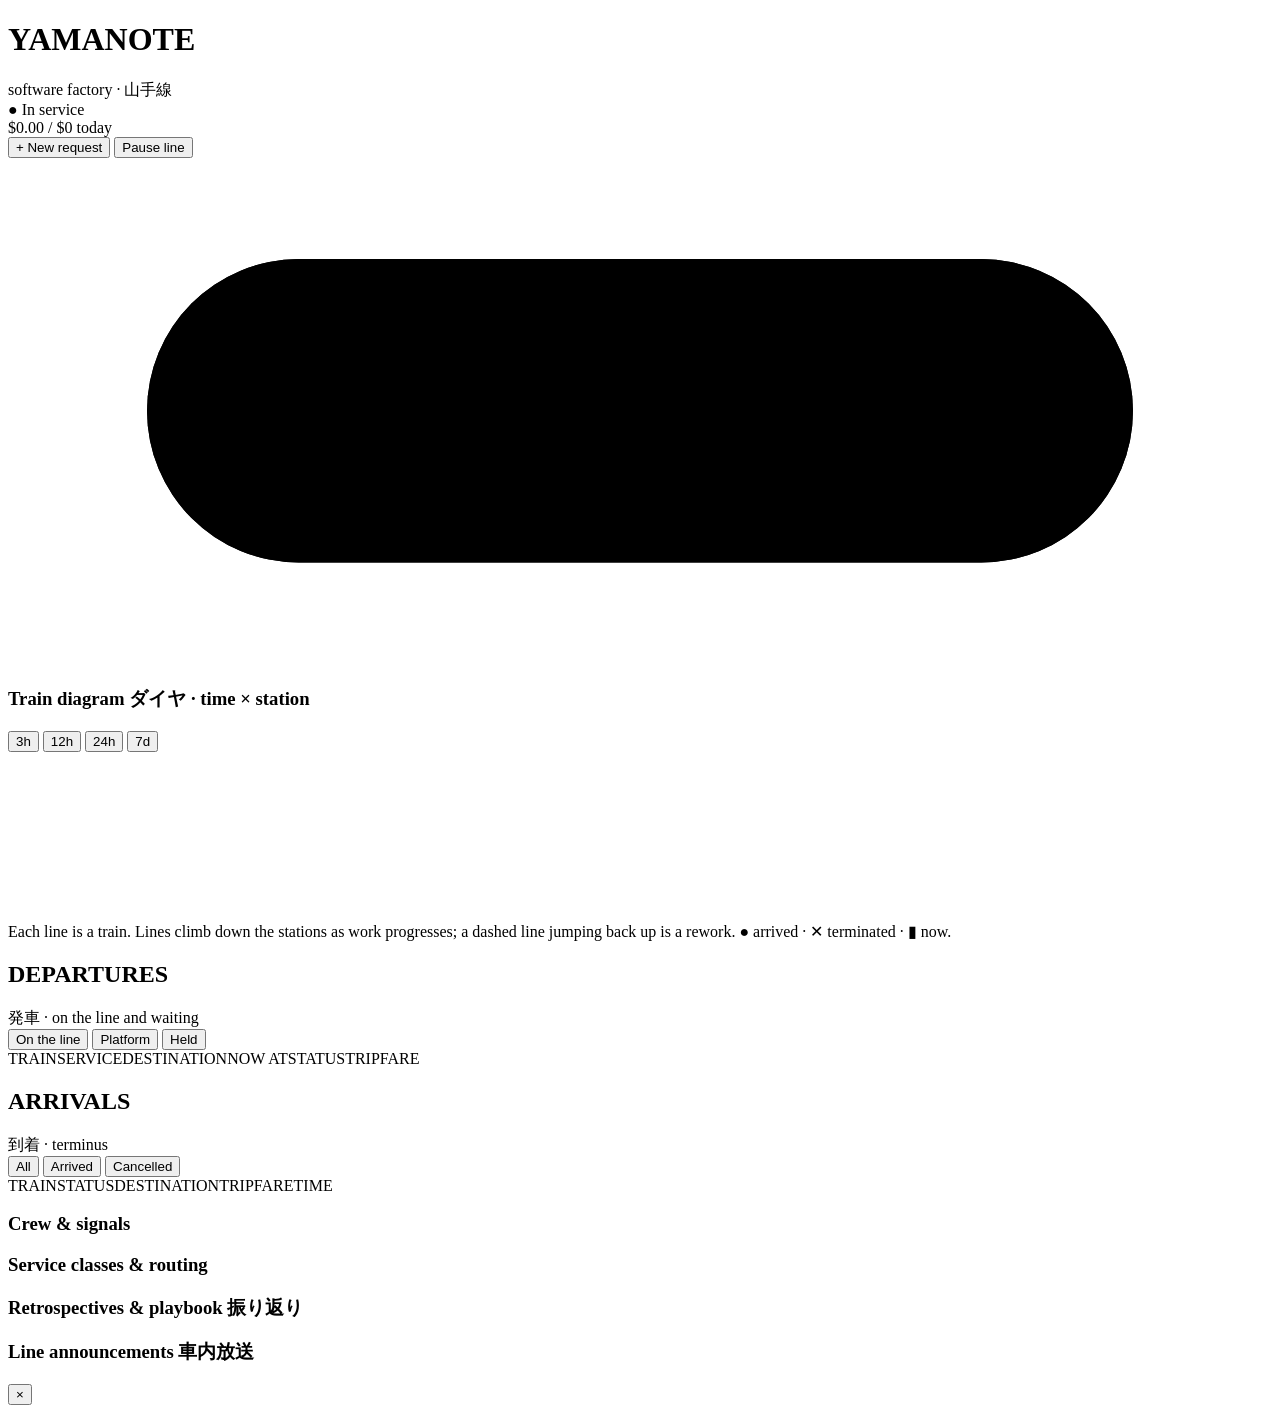
==== yamanote/web/index.html @ 414e01f3 "Rebuild Yamanote as an OpenRouter software factory Replace the Claude Code subprocess orchestrator w" ====
<!doctype html>
<html lang="en">
<head>
<meta charset="utf-8">
<meta name="viewport" content="width=device-width, initial-scale=1, viewport-fit=cover">
<meta name="theme-color" content="#161a17">
<title>Yamanote</title>
<link rel="icon" type="image/svg+xml" href="data:image/svg+xml,%3Csvg xmlns='http://www.w3.org/2000/svg' viewBox='0 0 32 32'%3E%3Crect x='2' y='6' width='28' height='20' rx='10' fill='none' stroke='%239acd32' stroke-width='4'/%3E%3C/svg%3E">
<link rel="stylesheet" href="/static/style.css">
</head>
<body>
<header class="topbar">
  <div class="brand">
    <span class="brand-mark" aria-hidden="true"></span>
    <h1>YAMANOTE</h1>
    <span class="brand-sub">software factory · 山手線</span>
  </div>
  <div class="topbar-status">
    <span id="line-status" class="pill pill-ok">● In service</span>
    <div class="budget" title="OpenRouter + Jev spend today">
      <div class="budget-label"><span id="budget-spent">$0.00</span> / <span id="budget-limit">$0</span> today</div>
      <div class="budget-bar"><div id="budget-fill"></div></div>
    </div>
    <span id="clock" class="clock"></span>
  </div>
  <div class="topbar-actions">
    <button id="btn-new" class="btn btn-primary">+ New request</button>
    <button id="btn-pause" class="btn">Pause line</button>
  </div>
</header>
<div id="conn-lost" class="conn-lost" hidden>Connection to the orchestrator lost — retrying…</div>
<div id="suspended-banner" class="banner banner-warn" hidden></div>

<main>
  <section class="loop-card card">
    <div class="loop-wrap">
      <svg id="loop" viewBox="0 0 1000 400" role="img" aria-label="Line map: work items as trains travelling between stations">
        <defs>
          <filter id="glow" x="-50%" y="-50%" width="200%" height="200%">
            <feGaussianBlur stdDeviation="4" result="b"/><feMerge><feMergeNode in="b"/><feMergeNode in="SourceGraphic"/></feMerge>
          </filter>
        </defs>
        <path id="track-bed" d="M 230 80 H 770 A 120 120 0 0 1 770 320 H 230 A 120 120 0 0 1 230 80 Z"/>
        <path id="track" d="M 230 80 H 770 A 120 120 0 0 1 770 320 H 230 A 120 120 0 0 1 230 80 Z"/>
        <g id="stations"></g>
        <g id="trains"></g>
        <g id="loop-center" transform="translate(500 200)">
          <text class="center-kicker" y="-58">ON THE LINE</text>
          <text id="center-count" class="center-big" y="-8">0</text>
          <text id="center-sub" class="center-sub" y="24">trains running</text>
        </g>
      </svg>
      <div id="train-tip" class="train-tip" hidden></div>
    </div>
    <ol id="line-list" class="line-list" aria-label="Stations and trains"></ol>
    <div class="kpis" id="kpis"></div>
  </section>

  <section class="card diagram-card">
    <div class="diagram-head">
      <h3>Train diagram <span class="muted small">ダイヤ · time × station</span></h3>
      <div class="board-tabs light" role="tablist">
        <button class="tab active" data-hours="3">3h</button>
        <button class="tab" data-hours="12">12h</button>
        <button class="tab" data-hours="24">24h</button>
        <button class="tab" data-hours="168">7d</button>
      </div>
    </div>
    <div class="diagram-wrap"><svg id="diagram" role="img" aria-label="Train diagram: each work item's journey through the stations over time"></svg></div>
    <p class="small muted diagram-legend">Each line is a train. Lines climb down the stations as work progresses; a dashed line jumping back up is a rework. ● arrived · ✕ terminated · ▮ now.</p>
  </section>

  <section class="boards">
    <div class="board card-dark">
      <div class="board-head">
        <div><h2>DEPARTURES</h2><div class="board-sub">発車 · on the line and waiting</div></div>
        <div class="board-tabs" role="tablist">
          <button class="tab active" data-filter="line">On the line</button>
          <button class="tab" data-filter="waiting">Platform</button>
          <button class="tab" data-filter="held">Held</button>
        </div>
      </div>
      <div class="board-table">
        <div class="board-row board-cols">
          <span>TRAIN</span><span>SERVICE</span><span>DESTINATION</span><span>NOW AT</span><span>STATUS</span><span class="num">TRIP</span><span class="num">FARE</span>
        </div>
        <div id="departures"></div>
      </div>
    </div>
    <div class="board card-dark">
      <div class="board-head">
        <div><h2>ARRIVALS</h2><div class="board-sub">到着 · terminus</div></div>
        <div class="board-tabs" role="tablist">
          <button class="tab active" data-afilter="all">All</button>
          <button class="tab" data-afilter="done">Arrived</button>
          <button class="tab" data-afilter="dropped">Cancelled</button>
        </div>
      </div>
      <div class="board-table">
        <div class="board-row board-cols arr">
          <span>TRAIN</span><span>STATUS</span><span>DESTINATION</span><span class="num">TRIP</span><span class="num">FARE</span><span class="num">TIME</span>
        </div>
        <div id="arrivals"></div>
      </div>
    </div>
  </section>

  <section class="lower">
    <div class="card crew">
      <h3>Crew &amp; signals</h3>
      <div id="crew"></div>
    </div>
    <div class="card routing">
      <h3>Service classes &amp; routing</h3>
      <div id="routing"></div>
    </div>
    <div class="card learning">
      <h3>Retrospectives &amp; playbook <span class="muted small">振り返り</span></h3>
      <div id="learning"></div>
    </div>
    <div class="card feed">
      <h3>Line announcements <span class="muted small">車内放送</span></h3>
      <ol id="feed"></ol>
    </div>
  </section>
</main>

<aside id="drawer" class="drawer" aria-hidden="true">
  <div class="drawer-inner">
    <button class="drawer-close" id="drawer-close" aria-label="Close">×</button>
    <div id="drawer-body"></div>
  </div>
</aside>
<div id="scrim" class="scrim" hidden></div>

<dialog id="new-dialog">
  <form id="new-form" method="dialog">
    <h3>New request</h3>
    <p class="muted small">Human requests skip the triage gate and go straight to Spec.</p>
    <label>Title <input name="title" required maxlength="80" placeholder="e.g. add-csv-export"></label>
    <label>What should change, and why?
      <textarea name="description" rows="6" required placeholder="Describe the outcome you want. Acceptance criteria and holdout scenarios are written at the Spec station."></textarea>
    </label>
    <div class="form-row">
      <label>Kind <select name="kind"><option>feature</option><option>bug</option><option>chore</option></select></label>
      <label>Priority <select name="priority"><option>high</option><option selected>medium</option><option>low</option></select></label>
    </div>
    <label>Project <select name="project" id="project-select"></select></label>
    <div id="token-row" hidden><label>Dashboard token <input name="token" type="password" autocomplete="off"></label></div>
    <p id="new-error" class="error" hidden></p>
    <div class="dialog-actions">
      <button type="button" class="btn" id="new-cancel">Cancel</button>
      <button type="submit" class="btn btn-primary">Dispatch</button>
    </div>
  </form>
</dialog>

<script src="/static/app.js"></script>
</body>
</html>
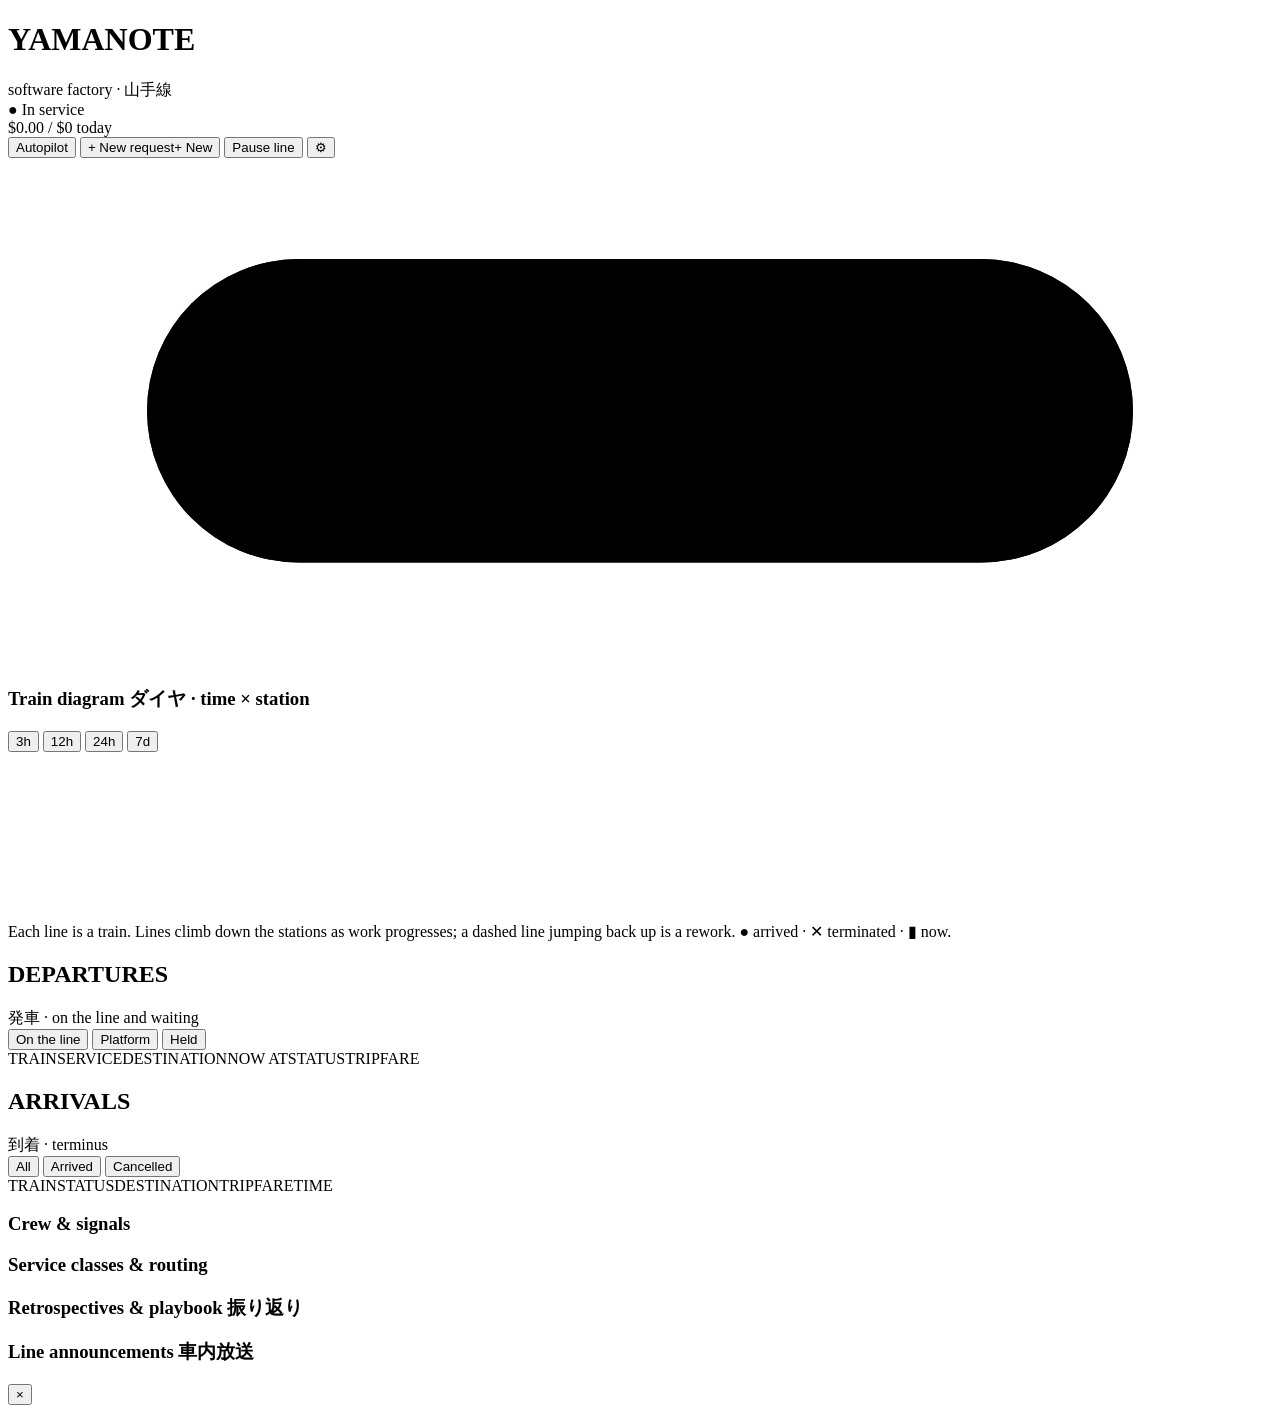
==== commit e7cd6423: "Add Autopilot mode with a cron schedule and Settings panel Two modes for the line: - Supervised: gat" ====
--- a/yamanote/web/index.html
+++ b/yamanote/web/index.html
@@ -24,12 +24,17 @@
     <span id="clock" class="clock"></span>
   </div>
   <div class="topbar-actions">
-    <button id="btn-new" class="btn btn-primary">+ New request</button>
+    <button id="btn-autopilot" class="btn autopilot-switch" role="switch" aria-checked="false" title="Autopilot: run the line without human gates">
+      <span class="sw" aria-hidden="true"></span><span>Autopilot</span>
+    </button>
+    <button id="btn-new" class="btn btn-primary"><span class="lbl-long">+ New request</span><span class="lbl-short">+ New</span></button>
     <button id="btn-pause" class="btn">Pause line</button>
+    <button id="btn-settings" class="btn btn-icon" aria-label="Settings" title="Settings">⚙</button>
   </div>
 </header>
 <div id="conn-lost" class="conn-lost" hidden>Connection to the orchestrator lost — retrying…</div>
 <div id="suspended-banner" class="banner banner-warn" hidden></div>
+<div id="away-banner" class="banner banner-away" hidden></div>
 
 <main>
   <section class="loop-card card">
@@ -155,6 +160,56 @@
   </form>
 </dialog>
 
+<dialog id="settings-dialog">
+  <form id="settings-form" method="dialog">
+    <h3>Settings</h3>
+
+    <section class="set-section">
+      <h4>Autopilot <span class="muted small">自動運転</span></h4>
+      <p class="small muted">Autopilot runs the line <b>dark</b>: approval gates are skipped, work the Dispatcher and
+        Signal propose boards itself, and post-deploy regressions are reverted automatically. Supervised mode applies
+        the gates below and holds proposals at Intake until you board them.</p>
+      <p id="set-mode" class="set-mode"></p>
+    </section>
+
+    <section class="set-section">
+      <h4>Schedule</h4>
+      <label class="check"><input type="checkbox" name="schedule_enabled"> Switch automatically on a schedule</label>
+      <div class="form-row">
+        <label>Autopilot on (cron) <input name="on_cron" placeholder="0 22 * * *" autocomplete="off" spellcheck="false"></label>
+        <label>Autopilot off (cron) <input name="off_cron" placeholder="0 7 * * 1-5" autocomplete="off" spellcheck="false"></label>
+      </div>
+      <div class="presets small">Presets:
+        <button type="button" class="chip" data-preset="0 22 * * *|0 7 * * *">Nights 22:00–07:00</button>
+        <button type="button" class="chip" data-preset="0 19 * * 1-5|0 8 * * 1-5">Weeknights 19:00–08:00</button>
+        <button type="button" class="chip" data-preset="0 18 * * 5|0 8 * * 1">Weekends Fri 18:00–Mon 08:00</button>
+      </div>
+      <p class="small muted">Five fields, local time: minute hour day-of-month month day-of-week (e.g. <code>30 7 * * mon-fri</code>).
+        A manual switch holds until the next scheduled change.</p>
+      <p id="set-preview" class="small set-preview"></p>
+    </section>
+
+    <section class="set-section">
+      <h4>Autopilot rules</h4>
+      <label class="check"><input type="checkbox" name="merge_without_tests"> Merge projects that have no test command</label>
+      <p id="set-untested" class="small muted"></p>
+    </section>
+
+    <section class="set-section">
+      <h4>Supervised gates</h4>
+      <label class="check"><input type="checkbox" name="gate_spec"> Approve each spec before Build</label>
+      <label class="check"><input type="checkbox" name="gate_merge"> Approve each merge to trunk</label>
+      <p class="small muted">Per-project <code>gates</code> in projects.json take precedence.</p>
+    </section>
+
+    <p id="settings-error" class="error" hidden></p>
+    <div class="dialog-actions">
+      <button type="button" class="btn" id="settings-cancel">Close</button>
+      <button type="submit" class="btn btn-primary">Save</button>
+    </div>
+  </form>
+</dialog>
+
 <script src="/static/app.js"></script>
 </body>
 </html>
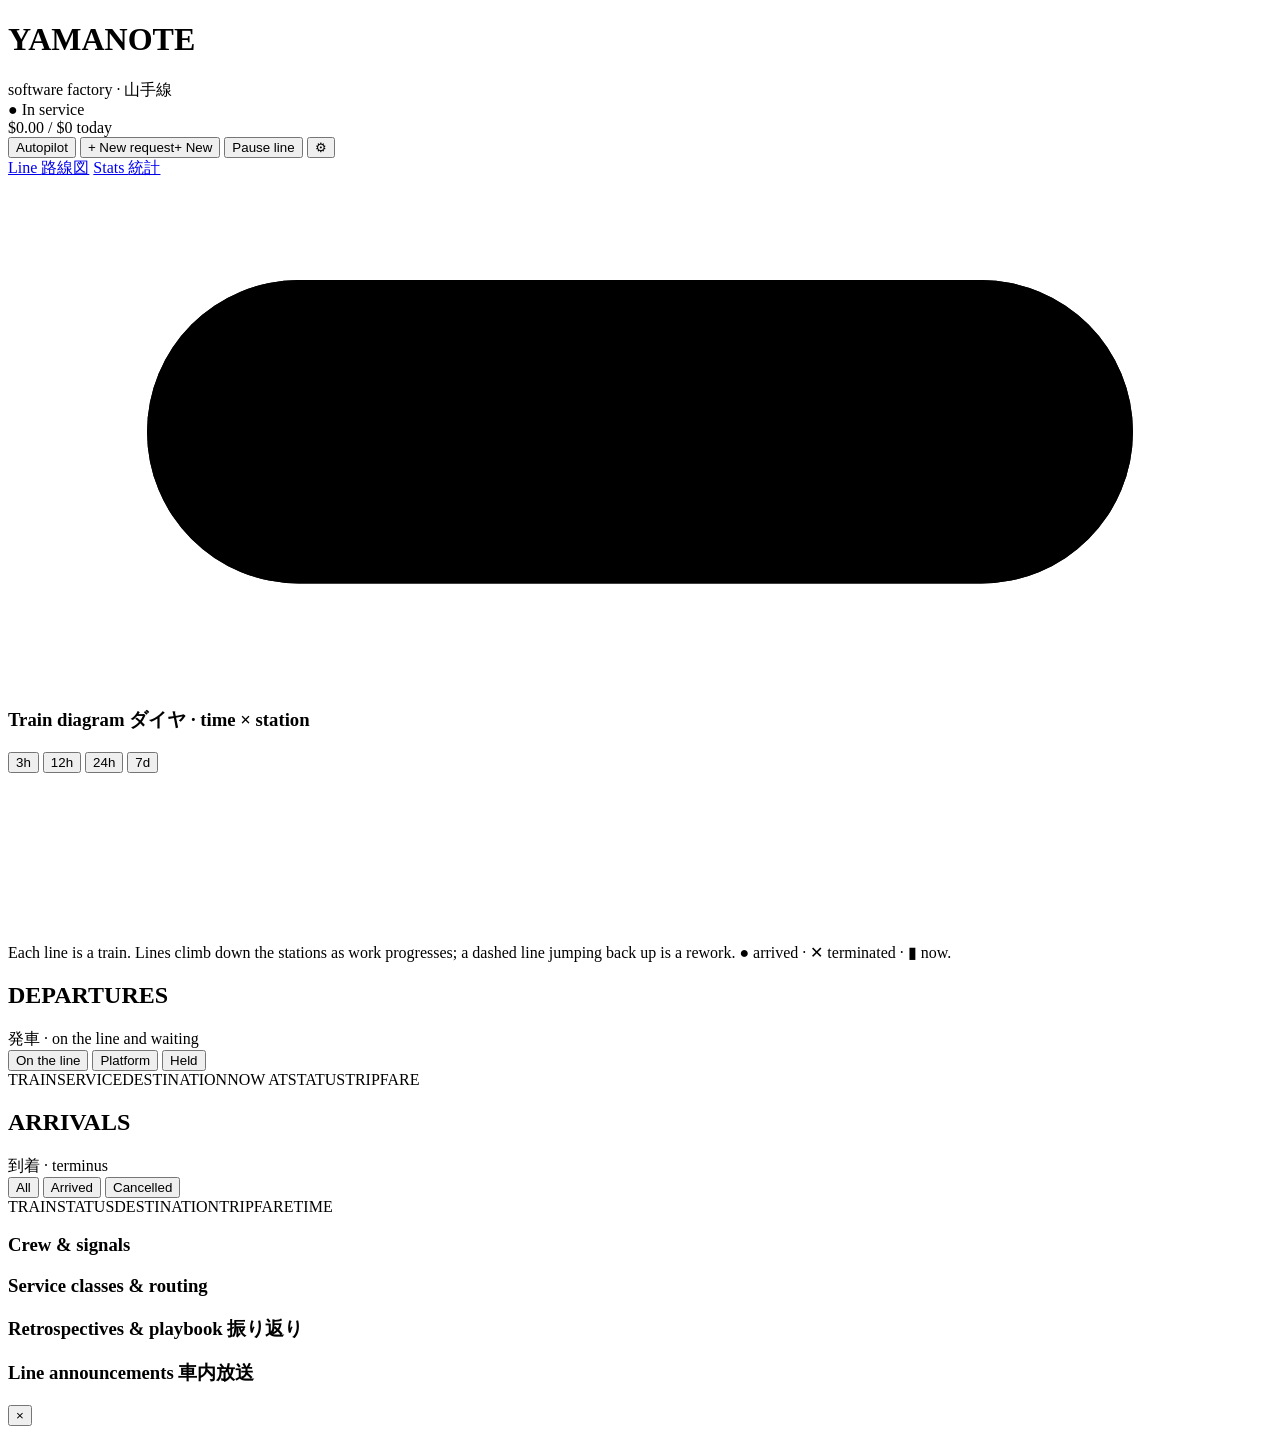
==== commit 543abff1: "Add a Stats view and OpenTelemetry export Stats view (dashboard tab, /#stats; 24h/7d/30d/90d, per pr" ====
--- a/yamanote/web/index.html
+++ b/yamanote/web/index.html
@@ -35,8 +35,12 @@
 <div id="conn-lost" class="conn-lost" hidden>Connection to the orchestrator lost — retrying…</div>
 <div id="suspended-banner" class="banner banner-warn" hidden></div>
 <div id="away-banner" class="banner banner-away" hidden></div>
-
-<main>
+<nav class="views" aria-label="Views">
+  <a href="#" class="view-tab active" data-view="line">Line <span class="muted">路線図</span></a>
+  <a href="#stats" class="view-tab" data-view="stats">Stats <span class="muted">統計</span></a>
+</nav>
+
+<main id="line-view">
   <section class="loop-card card">
     <div class="loop-wrap">
       <svg id="loop" viewBox="0 0 1000 400" role="img" aria-label="Line map: work items as trains travelling between stations">
@@ -130,6 +134,29 @@
   </section>
 </main>
 
+<main id="stats-view" class="viz" hidden>
+  <div class="stats-filters" role="group" aria-label="Filters">
+    <div class="board-tabs light" role="tablist" aria-label="Time range">
+      <button class="tab" data-days="1">24h</button>
+      <button class="tab active" data-days="7">7 days</button>
+      <button class="tab" data-days="30">30 days</button>
+      <button class="tab" data-days="90">90 days</button>
+    </div>
+    <select id="stats-project" aria-label="Project"><option value="">All projects</option></select>
+    <span id="stats-otel" class="small muted"></span>
+  </div>
+  <section class="kpis stat-tiles" id="stats-kpis"></section>
+  <section class="charts-grid">
+    <div class="card chart-card" id="chart-spend"></div>
+    <div class="card chart-card" id="chart-trains"></div>
+    <div class="card chart-card" id="chart-stations"></div>
+    <div class="card chart-card" id="chart-quality"></div>
+    <div class="card chart-card" id="chart-merges"></div>
+    <div class="card chart-card" id="chart-efficiency"></div>
+  </section>
+  <section class="card" id="stats-models"></section>
+</main>
+
 <aside id="drawer" class="drawer" aria-hidden="true">
   <div class="drawer-inner">
     <button class="drawer-close" id="drawer-close" aria-label="Close">×</button>
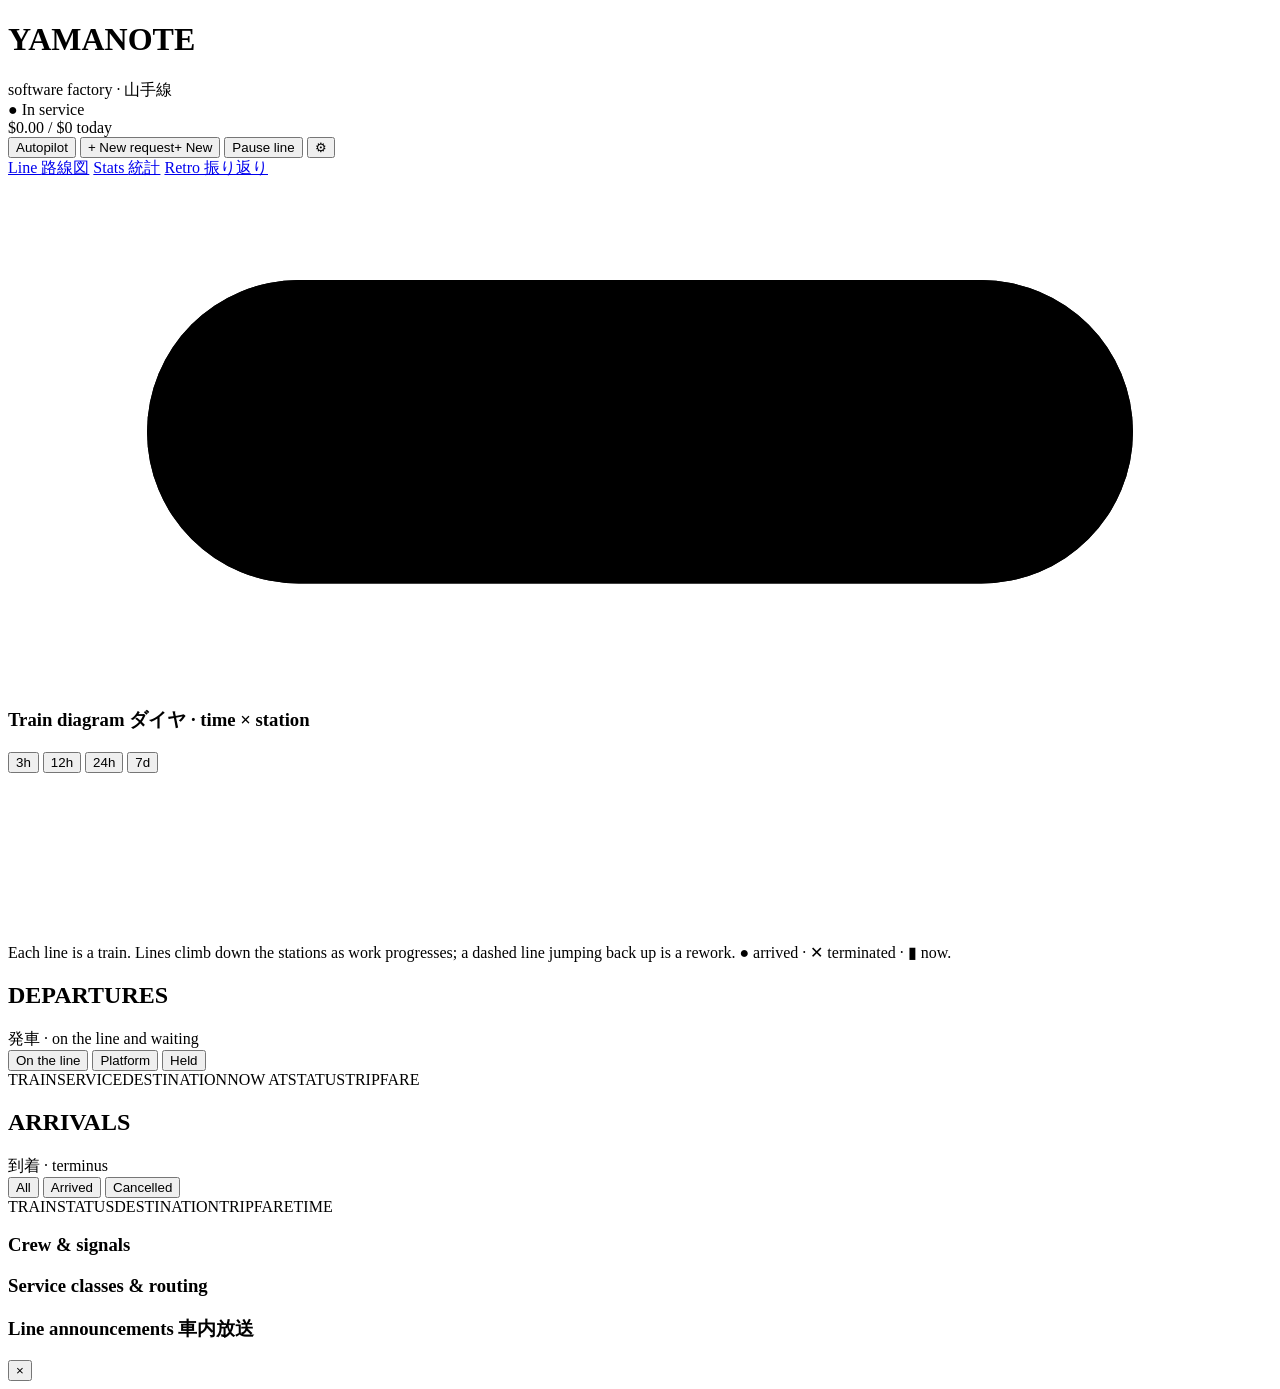
==== commit da3661ae: "Move retrospectives into a Retro tab and add the Stats screenshot The Retrospectives & playbook card" ====
--- a/yamanote/web/index.html
+++ b/yamanote/web/index.html
@@ -38,6 +38,7 @@
 <nav class="views" aria-label="Views">
   <a href="#" class="view-tab active" data-view="line">Line <span class="muted">路線図</span></a>
   <a href="#stats" class="view-tab" data-view="stats">Stats <span class="muted">統計</span></a>
+  <a href="#retro" class="view-tab" data-view="retro">Retro <span class="muted">振り返り</span></a>
 </nav>
 
 <main id="line-view">
@@ -123,10 +124,6 @@
       <h3>Service classes &amp; routing</h3>
       <div id="routing"></div>
     </div>
-    <div class="card learning">
-      <h3>Retrospectives &amp; playbook <span class="muted small">振り返り</span></h3>
-      <div id="learning"></div>
-    </div>
     <div class="card feed">
       <h3>Line announcements <span class="muted small">車内放送</span></h3>
       <ol id="feed"></ol>
@@ -155,6 +152,30 @@
     <div class="card chart-card" id="chart-efficiency"></div>
   </section>
   <section class="card" id="stats-models"></section>
+</main>
+
+<main id="retro-view" hidden>
+  <div class="stats-filters" role="group" aria-label="Filters">
+    <div class="board-tabs light" role="tablist" aria-label="Time range">
+      <button class="tab" data-rdays="7">7 days</button>
+      <button class="tab active" data-rdays="30">30 days</button>
+      <button class="tab" data-rdays="90">90 days</button>
+    </div>
+    <select id="retro-project" aria-label="Project"><option value="">All projects</option></select>
+  </div>
+  <section class="kpis" id="retro-kpis"></section>
+  <section class="retro-grid">
+    <div class="card">
+      <h3>Retrospectives</h3>
+      <p class="chart-sub" style="margin:-6px 0 10px">Every journey that arrives or fails ends at JY09 Retro. Newest first.</p>
+      <div id="retro-list"></div>
+    </div>
+    <div class="card">
+      <h3>Playbook</h3>
+      <p class="chart-sub" style="margin:-6px 0 10px">Notes the retrospectives wrote for each station. Future trains on the project see them in that station's prompt.</p>
+      <div id="learning"></div>
+    </div>
+  </section>
 </main>
 
 <aside id="drawer" class="drawer" aria-hidden="true">
